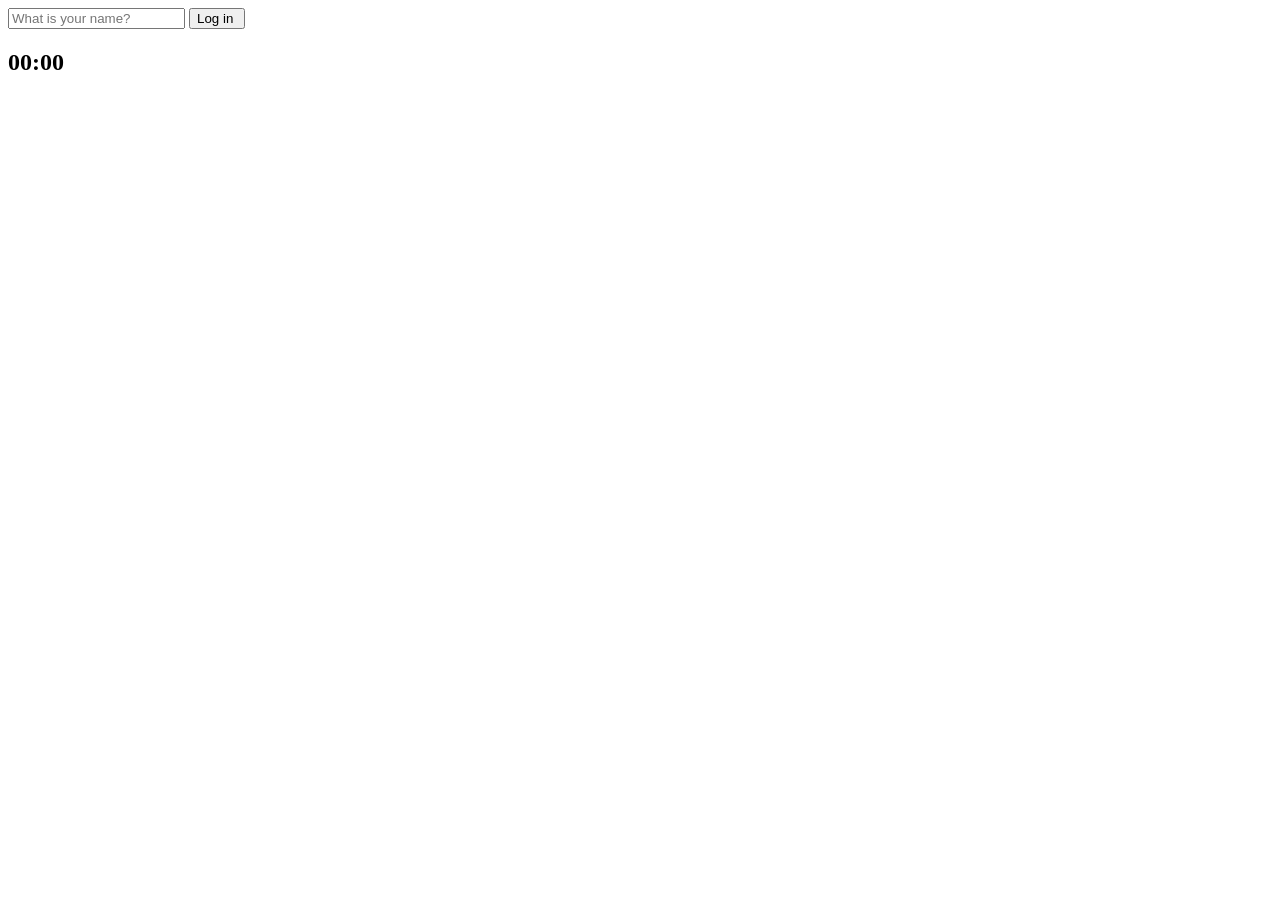
==== index.html @ fd938df8 "20260522_Javascript - 시계기능,setInterval에대해서" ====
<!DOCTYPE html>
<html lang="en">
<head>
    <meta charset="UTF-8">
    <meta name="viewport" content="width=device-width, initial-scale=1.0">
    <link rel="stylesheet" href="css/style.css" />
    <title>Momentum App</title>
</head>
<body>
    <form class="hidden" id="login-form">
        <input 
            required
            maxlength = "15" 
            type="text" 
            placeholder="What is your name?" 
         />
        <input type="submit" value="Log in "/>
    </form>
    <h2 id="clock">00:00</h2>
    <h1 class="hidden" id="greeting"></h1>
    <script src="js/greeting.js"></script>
    <script src="js/clock.js"></script>
</body>
</html>
---- css/style.css ----
.hidden {
    display: none;
}
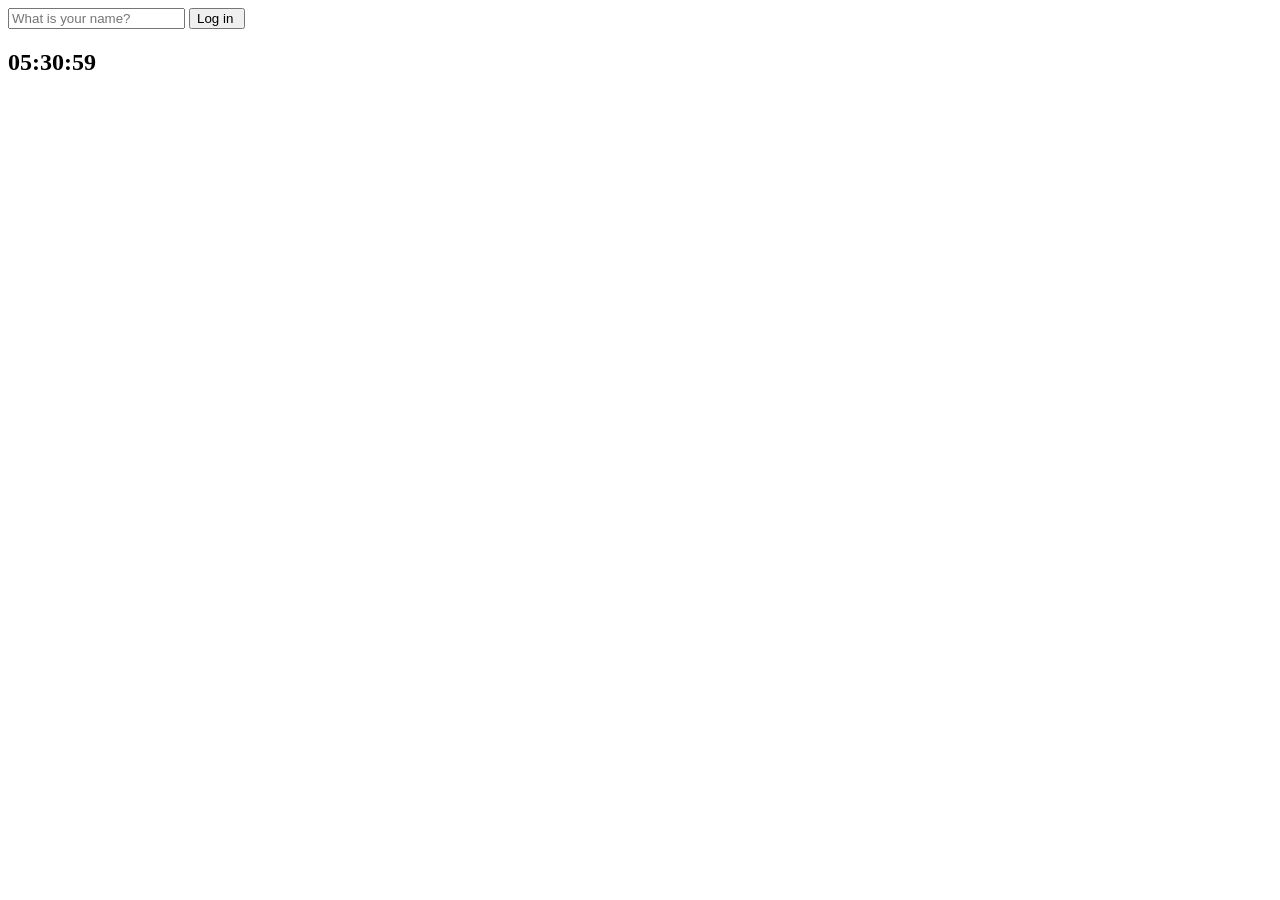
==== commit f82b22a6: "20260522_Javascript - padStart함수를 이용한 시계의 시분초 리팩토링" ====
--- a/index.html
+++ b/index.html
@@ -16,7 +16,7 @@
          />
         <input type="submit" value="Log in "/>
     </form>
-    <h2 id="clock">00:00</h2>
+    <h2 id="clock">00:00:00</h2>
     <h1 class="hidden" id="greeting"></h1>
     <script src="js/greeting.js"></script>
     <script src="js/clock.js"></script>
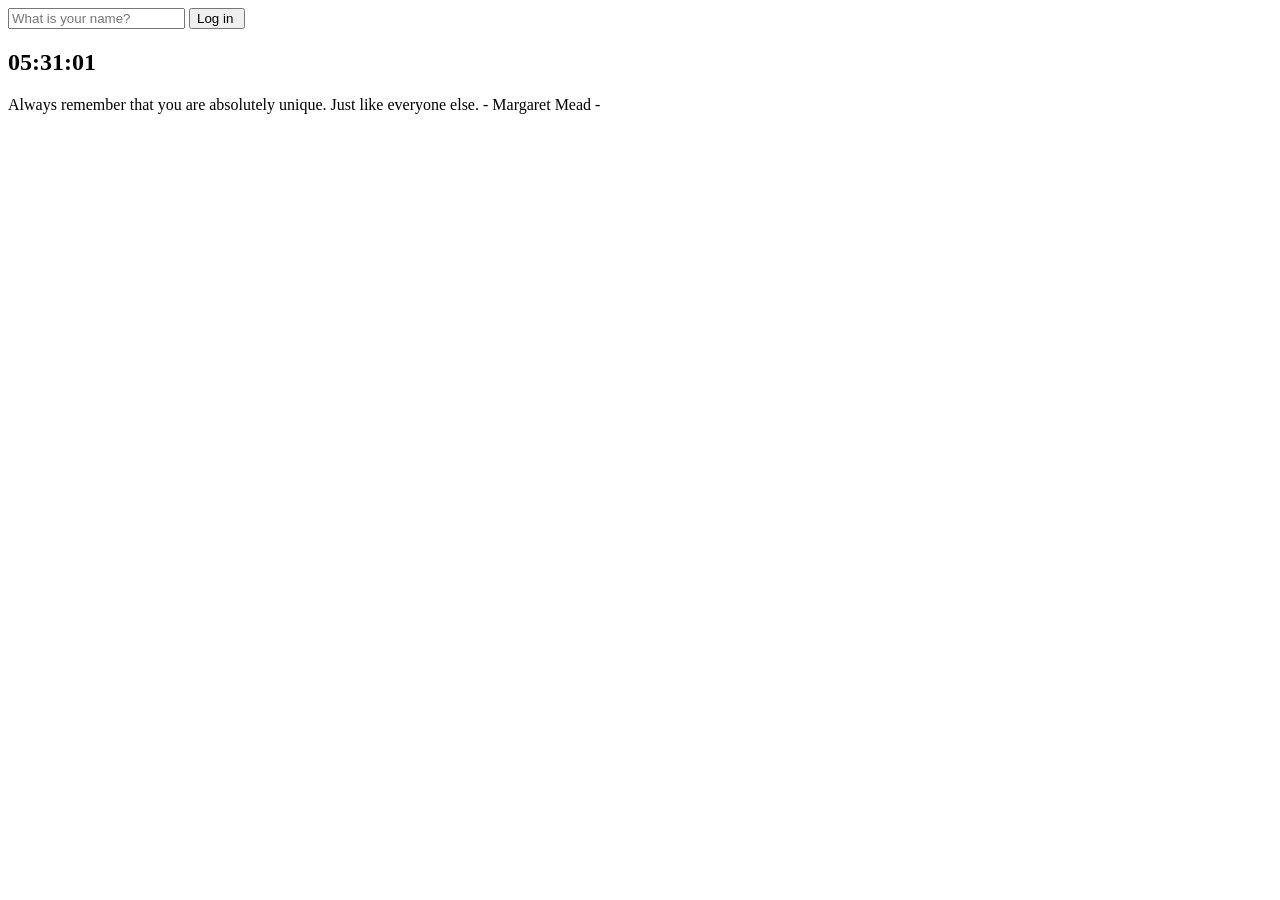
==== commit 1a91ca12: "20260525_Javascript - 여러가지 명언들을 배열에 담아서 랜덤으로 화면에 출력시키는 법." ====
--- a/index.html
+++ b/index.html
@@ -18,7 +18,12 @@
     </form>
     <h2 id="clock">00:00:00</h2>
     <h1 class="hidden" id="greeting"></h1>
+    <div id="quote">
+        <span></span>
+        <span></span>
+    </div>
     <script src="js/greeting.js"></script>
     <script src="js/clock.js"></script>
+    <script src="js/quotes.js"></script>
 </body>
 </html>
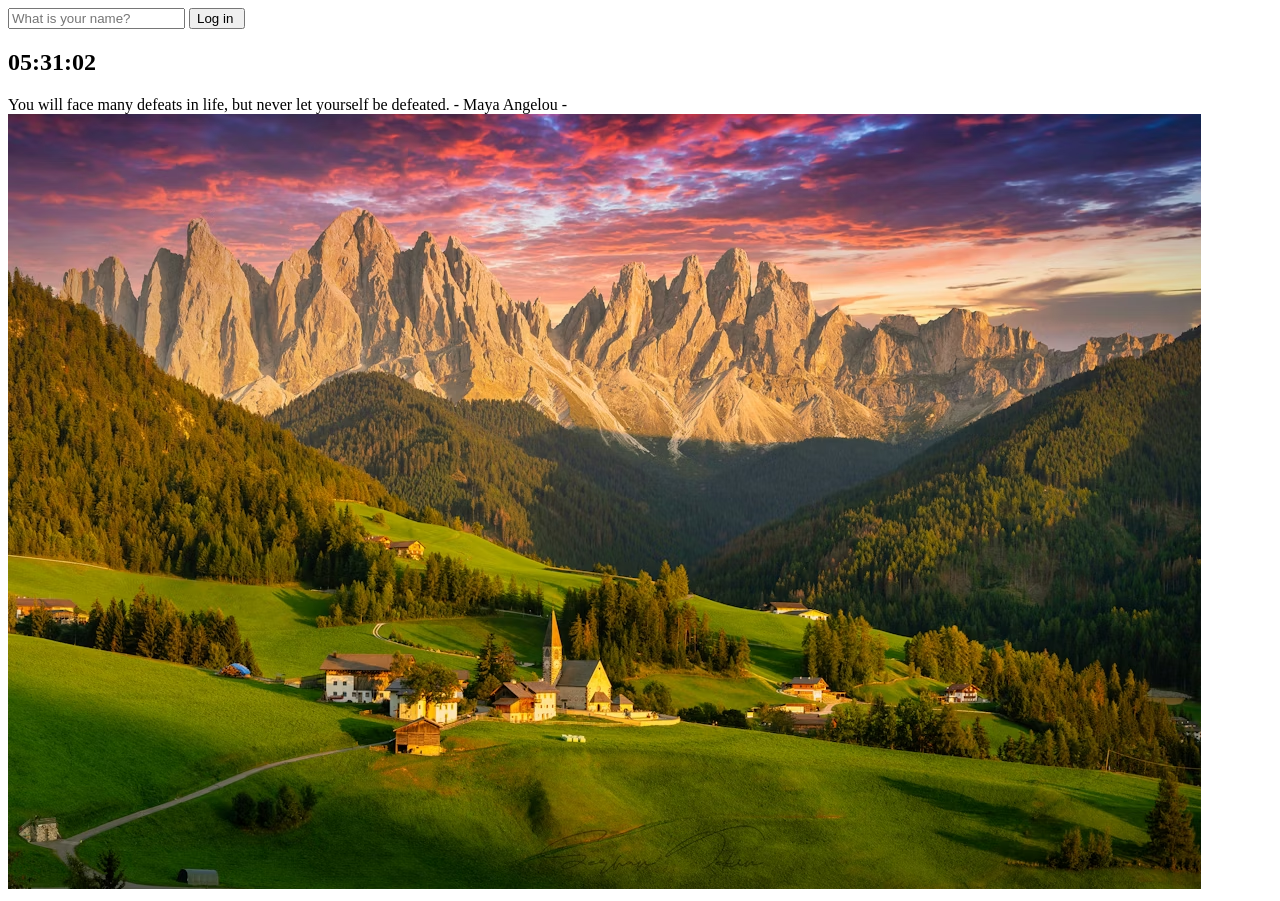
==== commit debcc6c6: "20260525_Javascript - + 이미지 랜덤으로 화면에 띄우기." ====
--- a/index.html
+++ b/index.html
@@ -25,5 +25,6 @@
     <script src="js/greeting.js"></script>
     <script src="js/clock.js"></script>
     <script src="js/quotes.js"></script>
+    <script src="js/background.js"></script>
 </body>
 </html>
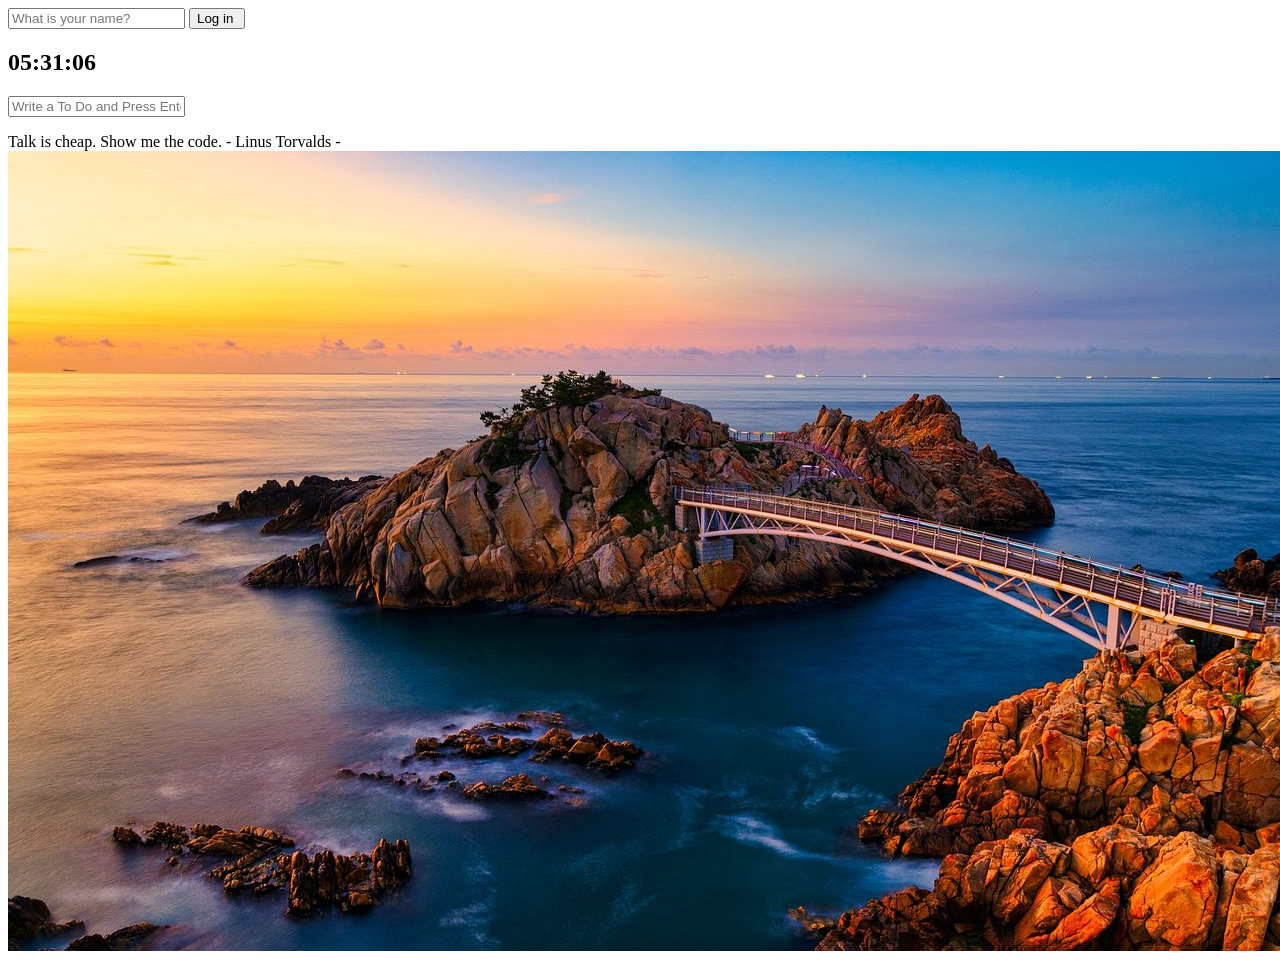
==== commit b7ec6833: "20260525_Javascript - + todoList, 입력하면 화면에 표시되게 만듦" ====
--- a/index.html
+++ b/index.html
@@ -18,6 +18,10 @@
     </form>
     <h2 id="clock">00:00:00</h2>
     <h1 class="hidden" id="greeting"></h1>
+    <form id="todo-form">
+        <input type="text" placeholder="Write a To Do and Press Enter." required />
+    </form>
+    <ul id="todo-list"></ul>
     <div id="quote">
         <span></span>
         <span></span>
@@ -26,5 +30,6 @@
     <script src="js/clock.js"></script>
     <script src="js/quotes.js"></script>
     <script src="js/background.js"></script>
+    <script src="js/todo.js"></script>
 </body>
 </html>
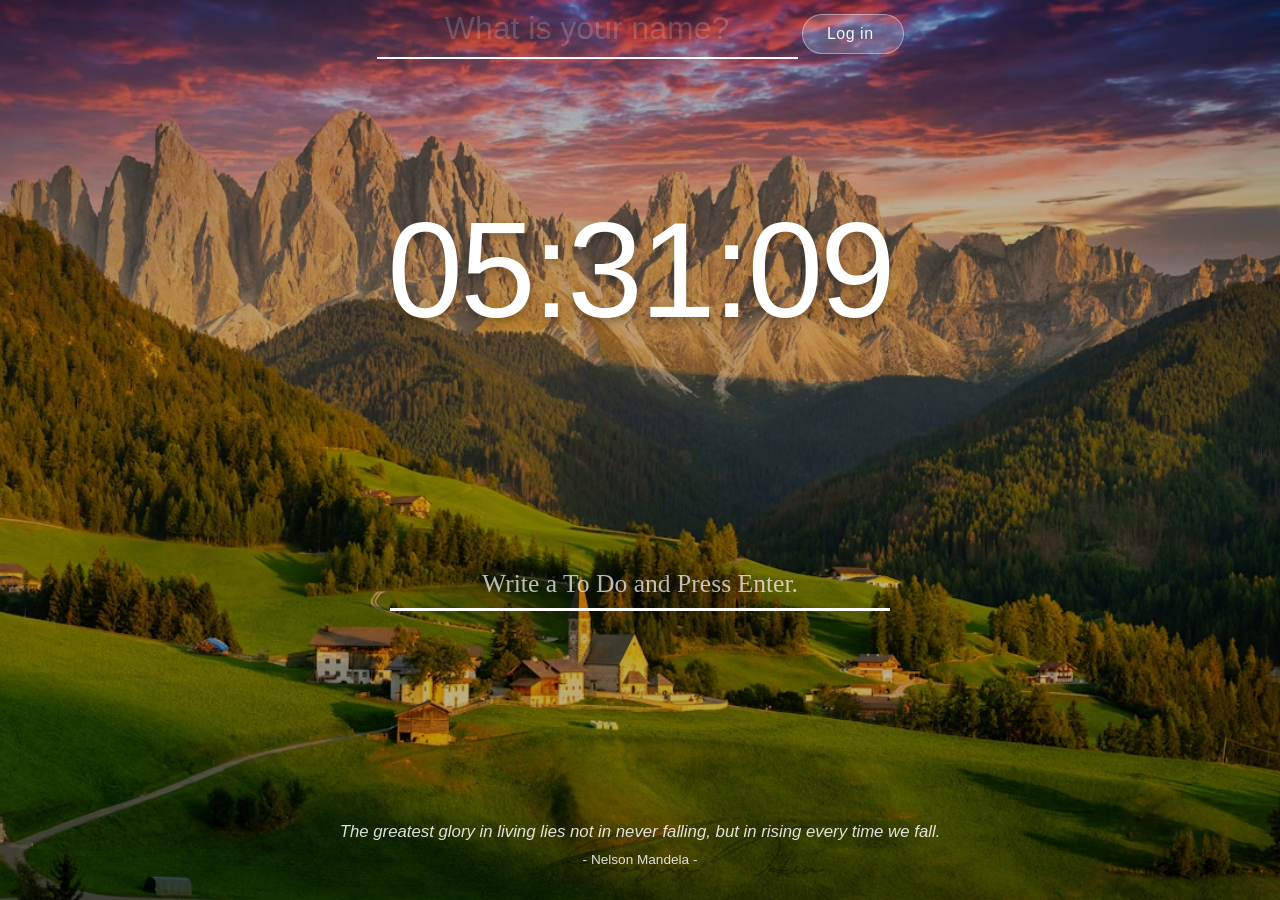
==== commit e9f3c126: "20260528_Javascript - +날씨 확인 기능 추가 완료, 모멘텀 어플 화면 디자인 수정." ====
--- a/index.html
+++ b/index.html
@@ -26,10 +26,15 @@
         <span></span>
         <span></span>
     </div>
+    <div id="weather">
+        <span></span>
+        <span></span>
+    </div>
     <script src="js/greeting.js"></script>
     <script src="js/clock.js"></script>
     <script src="js/quotes.js"></script>
     <script src="js/background.js"></script>
     <script src="js/todo.js"></script>
+    <script src="js/weather.js"></script>
 </body>
 </html>
--- a/css/style.css
+++ b/css/style.css
@@ -1,3 +1,216 @@
+/* 1. 기본 초기화 및 전체 화면 설정 */
+* {
+    box-sizing: border-box;
+    margin: 0;
+    padding: 0;
+}
+
+body {
+    /* font-family: -apple-system, BlinkMacSystemFont, "Segoe UI", Roboto, Helvetica, Arial, sans-serif; */
+    font-family: 'CookieRun', sans-serif;
+    color: white; /* 모든 텍스트 기본 색상을 흰색으로 */
+    height: 100vh;
+    overflow: hidden;
+    position: relative;
+    background-color: #333; /* 이미지 로딩 전 기본 배경색 */
+}
+
+/* 2. 배경 이미지 레이어 스타일링 (js/background.js에서 생성한 img 태그를 화면에 꽉 채움) */
+body > img {
+    position: absolute;
+    top: 0;
+    left: 0;
+    width: 100%;
+    height: 100%;
+    object-fit: cover; /* 이미지가 비율 유지하며 꽉 차게 */
+    z-index: -2; /* 모든 글자보다 뒤로 보냄 */
+}
+
+/* 3. 글씨가 잘 보이도록 배경을 살짝 어둡게 만들어주는 가상 필터 */
+body::after {
+    content: "";
+    position: absolute;
+    top: 0; left: 0;
+    width: 100%; height: 100%;
+    background-color: rgba(0, 0, 0, 0.25); /* 검은색 25% 투명도 덮기 */
+    z-index: -1;
+}
+
+/* 4. 로그인 폼 및 중앙 정렬 레이아웃 */
+#login-form, #todo-form {
+    text-align: center;
+}
+
+/* 로그인 입력창 스타일 */
+#login-form input[type="text"] {
+    color: white;
+    background: none;
+    border: none;
+    border-bottom: 2px solid white;
+    font-size: 2rem;
+    padding: 10px;
+    text-align: center;
+    outline: none;
+}
+
+#login-form input[type="text"]::placeholder {
+    color: rgba(255, 255, 255, 0.18);;
+}
+
+#login-form input[type="submit"] {
+    background-color: rgba(255, 255, 255, 0.18); /* 반투명한 유리 느낌의 배경 */
+    font-family: -apple-system, BlinkMacSystemFont, "Segoe UI", Roboto, Helvetica, Arial, sans-serif;
+    border: 1px solid rgba(255, 255, 255, 0.4);
+    border-radius: 25px; /* 동글동글한 알약 모양 버튼 */
+    color: whitesmoke;
+    font-size: 1rem;
+    font-weight: 500;
+    padding: 10px 24px;
+    cursor: pointer;
+    transition: all 0.3s ease;
+    letter-spacing: 0.5px;
+}
+
+/* 6. 버튼에 마우스를 올렸을 때(Hover) 효과 */
+#login-form input[type="submit"]:hover {
+    background-color: white;
+    color: #333; /* 배경이 흰색이 되니까 글자는 어둡게 */
+    box-shadow: 0 4px 15px rgba(0, 0, 0, 0.2);
+}
+
+/* 5. 시계 (#clock)와 인사말 (#greeting) 디자인 및 정중앙 배치 */
+#clock {
+    position: absolute;
+    top: 30%;
+    left: 50%;
+    transform: translate(-50%, -50%);
+    font-size: 8.5rem;
+    font-weight: 500;
+    letter-spacing: -3px;
+    line-height: 1;
+    text-shadow: 0px 4px 10px rgba(0, 0, 0, 0.3);
+}
+
+#greeting {
+    position: absolute;
+    top: 50%;
+    left: 50%;
+    transform: translate(-50%, -50%);
+    font-size: 3.5rem;
+    font-weight: 500;
+    width: 100%;
+    text-align: center;
+    text-shadow: 0px 4px 10px rgba(0, 0, 0, 0.3);
+}
+
+/* 6. 투두리스트 입력창 (#todo-form) 위치 정렬 */
+#todo-form {
+    position: absolute;
+    top: 65%;
+    left: 50%;
+    transform: translate(-50%, -50%);
+    width: 100%;
+    max-width: 500px;
+}
+
+#todo-form input {
+    background: none;
+    border: none;
+    border-bottom: 3px solid white; /* 밑줄 스타일 적용 */
+    color: white;
+    font-size: 1.6rem;
+    text-align: center;
+    width: 100%;
+    padding: 10px;
+    outline: none;
+}
+
+#todo-form input::placeholder {
+    color: rgba(255, 255, 255, 0.7);
+    font-family: Georgia, 'Times New Roman', Times, serif;
+}
+
+/* 7. 투두 리스트 목록 (#todo-list) 스타일링 */
+#todo-list {
+    position: absolute;
+    top: 73%;
+    left: 50%;
+    transform: translateX(-50%);
+    list-style: none;
+    font-size: 1.2rem;
+    text-align: center;
+    max-height: 150px;
+    overflow-y: auto; /* 리스트가 많아지면 스크롤 */
+    width: 100%;
+    max-width: 400px;
+}
+
+#todo-list li {
+    background-color: rgba(0, 0, 0, 0.3); /* 개별 할 일 배경을 약간 투명하게 */
+    padding: 8px 15px;
+    border-radius: 20px;
+    margin-bottom: 8px;
+    display: flex;
+    justify-content: space-between;
+    align-items: center;
+}
+
+#todo-list li button {
+    background: none;
+    border: none;
+    color: #ff6b6b;
+    cursor: pointer;
+    font-size: 1.1rem;
+    font-weight: bold;
+}
+
+/* 8. 우상단 날씨 (#weather) 배치 */
+#weather {
+    position: absolute;
+    top: 25px;
+    right: 30px;
+    text-align: right;
+    font-size: 0.95rem;
+    line-height: 1.4;
+    opacity: 0.9;
+}
+
+#weather span {
+    display: block; /* 두 줄로 나오도록 바꿈 */
+}
+
+#weather span:first-child {
+    font-weight: bold;
+    font-size: 1.1rem;
+}
+
+/* 9. 하단 정중앙 명언 (#quote) 배치 */
+#quote {
+    position: absolute;
+    bottom: 30px;
+    left: 50%;
+    transform: translateX(-50%);
+    text-align: center;
+    width: 85%;
+    opacity: 0.85;
+    line-height: 1.5;
+}
+
+#quote span {
+    display: block;
+}
+
+#quote span:first-child {
+    font-size: 1.05rem;
+    font-style: italic;
+    margin-bottom: 5px;
+}
+
+#quote span:last-child {
+    font-size: 0.85rem;
+}
+
+/* 기존 작성하셨던 상태 유지 */
 .hidden {
-    display: none;
+    display: none !important;
 }
